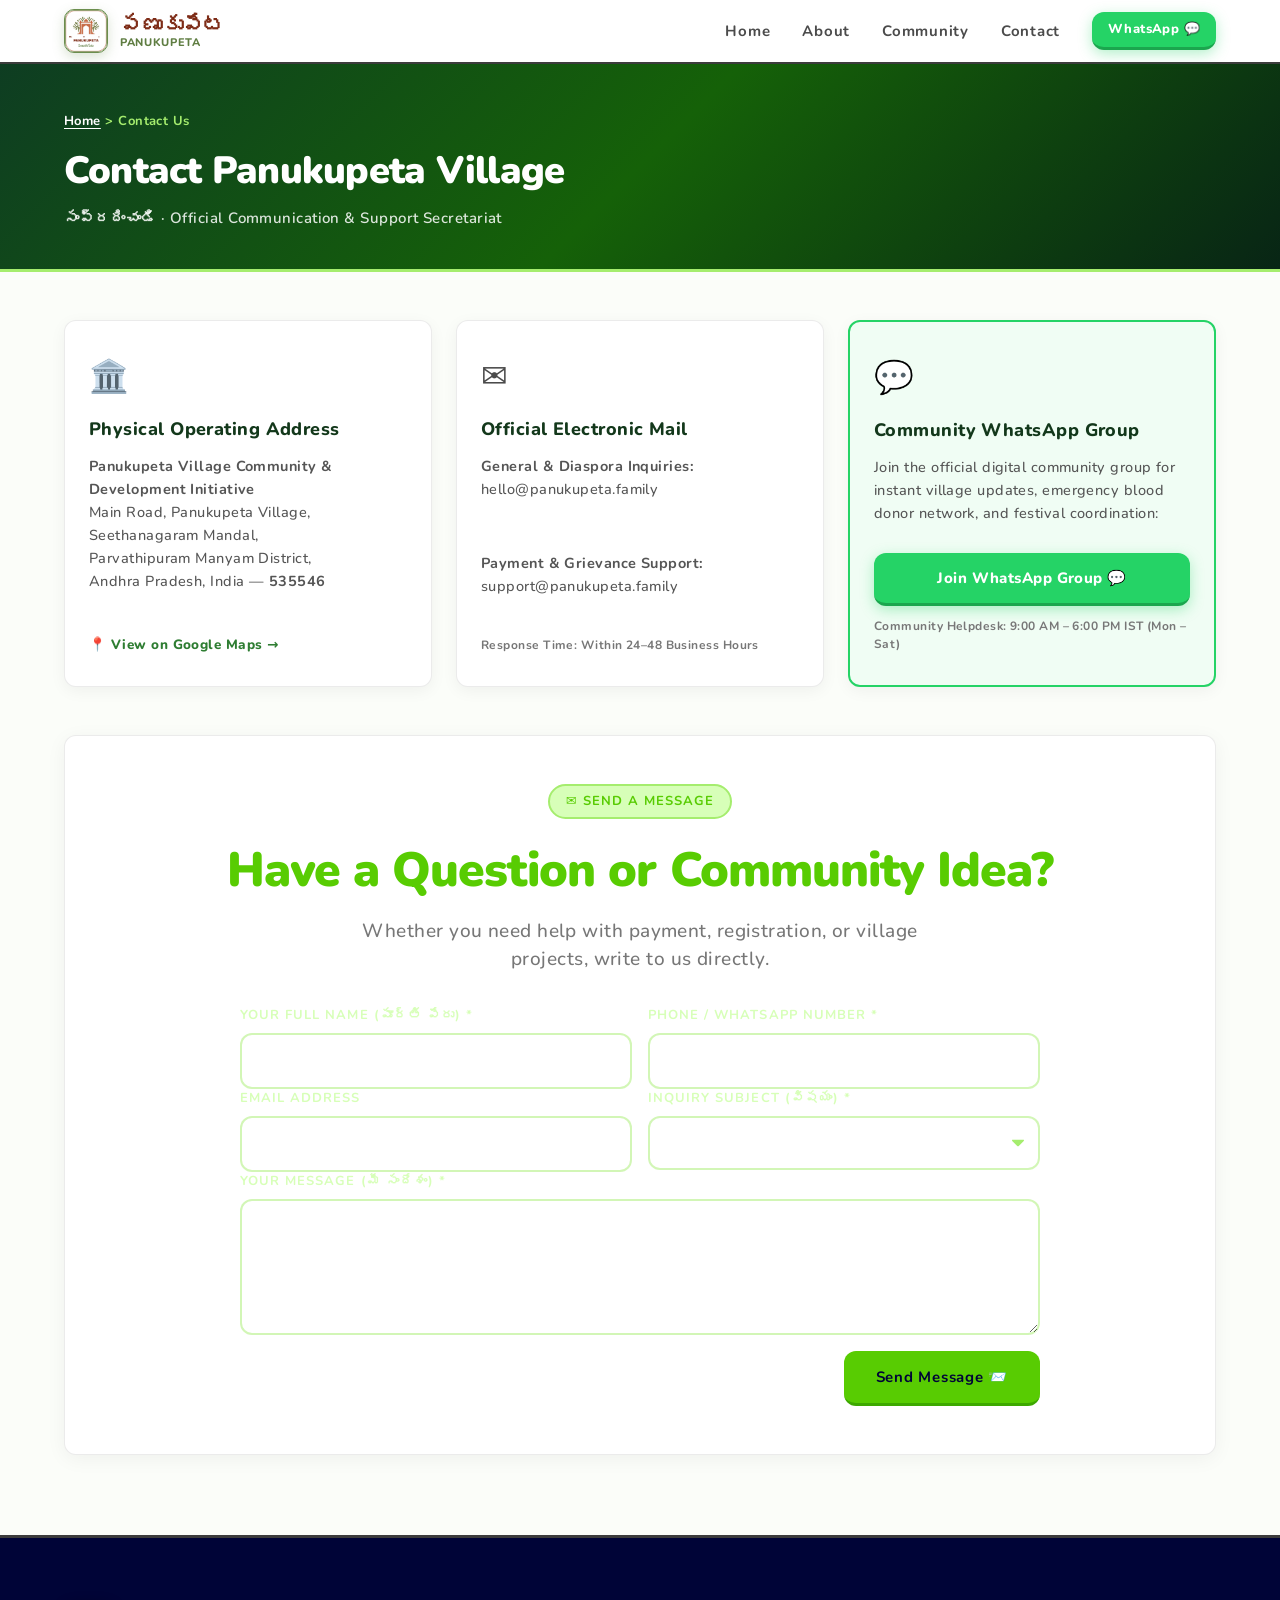
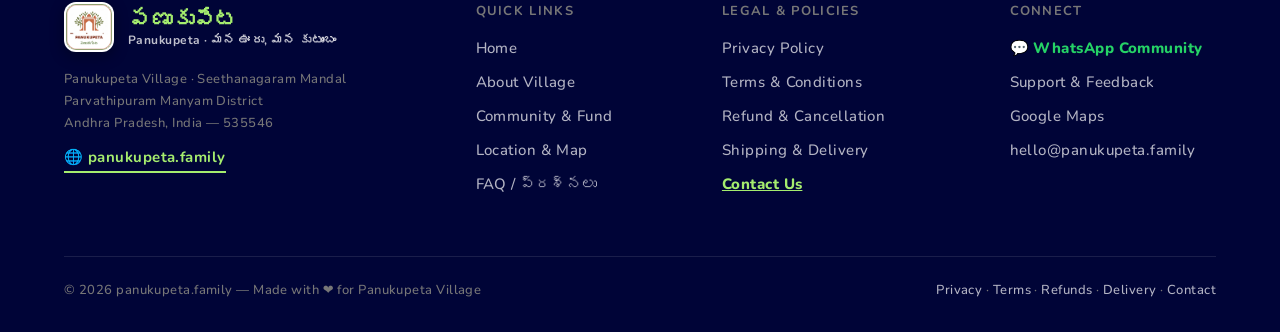
==== contact.html @ 7f9270ac "feat: add official logo, favicons, OG social share preview, WhatsApp community links, Razorpay compl" ====
<!DOCTYPE html>
<html lang="en-IN" dir="ltr">
<head>
  <meta charset="UTF-8" />
  <meta name="viewport" content="width=device-width, initial-scale=1.0" />
  <title>Contact Us — Panukupeta Village (పణుకుపేట) | panukupeta.family</title>
  <meta name="description" content="Contact details, official address, and community support for Panukupeta Village official digital home." />
  <link rel="canonical" href="https://panukupeta.family/contact.html" />

  <!-- Favicons -->
  <link rel="icon" type="image/png" sizes="32x32" href="favicon-32x32.png" />
  <link rel="icon" type="image/png" sizes="16x16" href="favicon-16x16.png" />
  <link rel="icon" type="image/svg+xml" href="favicon.svg" />
  <link rel="shortcut icon" href="favicon.ico" />
  <link rel="apple-touch-icon" sizes="180x180" href="apple-touch-icon.png" />
  <link rel="manifest" href="site.webmanifest" />
  <meta name="theme-color" content="#6B8E4E" />

  <!-- Google Fonts -->
  <link rel="preconnect" href="https://fonts.googleapis.com" />
  <link rel="preconnect" href="https://fonts.gstatic.com" crossorigin />
  <link href="https://fonts.googleapis.com/css2?family=Nunito:wght@500;700;800;900&display=swap" rel="stylesheet" />
  <link rel="stylesheet" href="style.css" />
</head>
<body class="legal-body">

  <!-- Top Navbar -->
  <nav class="navbar" id="navbar">
    <div class="nav-inner">
      <a href="index.html" class="nav-logo" id="nav-logo" aria-label="Panukupeta Village Home">
        <img src="logo-mark.png" alt="Panukupeta Village Official Logo" class="logo-mark-img" width="46" height="46" />
        <div class="logo-text-group">
          <span class="logo-text">పణుకుపేట</span>
          <span class="logo-subtext">Panukupeta</span>
        </div>
      </a>
      <div class="nav-links" id="nav-links">
        <a href="index.html" class="nav-link">Home</a>
        <a href="index.html#about" class="nav-link">About</a>
        <a href="index.html#community" class="nav-link">Community</a>
        <a href="contact.html" class="nav-link active">Contact</a>
        <a href="https://chat.whatsapp.com/KkcqrMP17Wl2SjLAFefcdk" target="_blank" rel="noopener noreferrer" class="btn-whatsapp-hero" style="padding: 8px 16px; font-size: 13px;">WhatsApp 💬</a>
      </div>
      <button class="nav-hamburger" id="nav-hamburger" aria-label="Toggle menu">
        <span></span><span></span><span></span>
      </button>
    </div>
  </nav>

  <!-- Mobile Menu -->
  <div class="mobile-menu" id="mobile-menu">
    <a href="index.html" class="mobile-link">Home</a>
    <a href="index.html#about" class="mobile-link">About Village</a>
    <a href="index.html#community" class="mobile-link">Community &amp; Fund</a>
    <a href="terms.html" class="mobile-link">Terms &amp; Conditions</a>
    <a href="privacy.html" class="mobile-link">Privacy Policy</a>
    <a href="refund-policy.html" class="mobile-link">Refund Policy</a>
    <a href="shipping-policy.html" class="mobile-link">Fulfillment Policy</a>
    <a href="contact.html" class="mobile-link">Contact Us</a>
    <a href="https://chat.whatsapp.com/KkcqrMP17Wl2SjLAFefcdk" target="_blank" rel="noopener noreferrer" class="mobile-link mobile-cta">Join WhatsApp Community 💬</a>
  </div>

  <!-- Page Header Banner -->
  <header class="legal-hero">
    <div class="page-width">
      <div class="legal-breadcrumb">
        <a href="index.html">Home</a> &gt; <span>Contact Us</span>
      </div>
      <h1 class="legal-title">Contact Panukupeta Village</h1>
      <p class="legal-subtitle">సంప్రదించండి · Official Communication &amp; Support Secretariat</p>
    </div>
  </header>

  <!-- Main Contact Container -->
  <main class="legal-container">
    <div class="page-width">
      
      <!-- Contact Cards Grid -->
      <div class="contact-cards-grid">
        
        <!-- Address Card -->
        <div class="contact-info-card">
          <div class="contact-card-icon">🏛️</div>
          <h3>Physical Operating Address</h3>
          <p>
            <strong>Panukupeta Village Community &amp; Development Initiative</strong><br />
            Main Road, Panukupeta Village,<br />
            Seethanagaram Mandal,<br />
            Parvathipuram Manyam District,<br />
            Andhra Pradesh, India — <strong>535546</strong>
          </p>
          <a href="https://maps.app.goo.gl/GKqSiTPVJubdtEh18" target="_blank" class="contact-card-action">
            📍 View on Google Maps →
          </a>
        </div>

        <!-- Electronic Contact Card -->
        <div class="contact-info-card">
          <div class="contact-card-icon">✉️</div>
          <h3>Official Electronic Mail</h3>
          <p>
            <strong>General &amp; Diaspora Inquiries:</strong><br />
            <a href="mailto:hello@panukupeta.family">hello@panukupeta.family</a>
          </p>
          <p style="margin-top: 12px;">
            <strong>Payment &amp; Grievance Support:</strong><br />
            <a href="mailto:support@panukupeta.family">support@panukupeta.family</a>
          </p>
          <span class="contact-timing">Response Time: Within 24–48 Business Hours</span>
        </div>

        <!-- WhatsApp & Community Card -->
        <div class="contact-info-card card-wa-highlight">
          <div class="contact-card-icon">💬</div>
          <h3>Community WhatsApp Group</h3>
          <p>
            Join the official digital community group for instant village updates, emergency blood donor network, and festival coordination:
          </p>
          <a href="https://chat.whatsapp.com/KkcqrMP17Wl2SjLAFefcdk" target="_blank" rel="noopener noreferrer" class="btn-whatsapp" style="margin-top: 12px; width: 100%; justify-content: center;">
            Join WhatsApp Group 💬
          </a>
          <span class="contact-timing" style="margin-top: 12px;">Community Helpdesk: 9:00 AM – 6:00 PM IST (Mon – Sat)</span>
        </div>

      </div>

      <!-- Quick Message / Inquiry Form -->
      <div class="contact-form-section">
        <div class="section-center-header" style="margin-bottom: var(--spacing-32);">
          <div class="section-tag">✉️ Send a Message</div>
          <h2 class="section-headline">Have a Question or Community Idea?</h2>
          <p class="section-subtext">Whether you need help with payment, registration, or village projects, write to us directly.</p>
        </div>

        <form class="contact-page-form" id="contact-inquiry-form" onsubmit="handleInquirySubmit(event)">
          <div class="form-row">
            <div class="form-group">
              <label for="inq-name">Your Full Name (పూర్తి పేరు) *</label>
              <input type="text" id="inq-name" name="name" placeholder="e.g., Rama Rao" required />
            </div>
            <div class="form-group">
              <label for="inq-phone">Phone / WhatsApp Number *</label>
              <input type="tel" id="inq-phone" name="phone" placeholder="e.g., 9876543210" required />
            </div>
          </div>

          <div class="form-row">
            <div class="form-group">
              <label for="inq-email">Email Address</label>
              <input type="email" id="inq-email" name="email" placeholder="e.g., yourname@gmail.com" />
            </div>
            <div class="form-group">
              <label for="inq-subject">Inquiry Subject (విషయం) *</label>
              <select id="inq-subject" name="subject" required>
                <option value="general">General Village Inquiry</option>
                <option value="donation">Village Development Fund / Donation Query</option>
                <option value="family-registry">Family Registration Assistance</option>
                <option value="refund">Payment / Refund Status</option>
                <option value="diaspora">Diaspora Connect / Volunteering</option>
                <option value="other">Other</option>
              </select>
            </div>
          </div>

          <div class="form-group">
            <label for="inq-message">Your Message (మీ సందేశం) *</label>
            <textarea id="inq-message" name="message" rows="5" placeholder="Please write your query, payment ID (if applicable), or suggestion..." required></textarea>
          </div>

          <div style="display: flex; justify-content: flex-end; margin-top: 16px;">
            <button type="submit" class="btn-primary" id="inq-submit-btn">
              Send Message 📨
            </button>
          </div>
          <div id="inq-status" style="margin-top: 16px; font-weight: 700; text-align: center; display: none;"></div>
        </form>
      </div>

    </div>
  </main>

  <!-- Site Footer -->
  <footer class="site-footer" id="footer">
    <div class="page-width">
      <div class="footer-inner">
        <div class="footer-brand">
          <div class="footer-logo">
            <img src="logo-mark.png" alt="Panukupeta Village Official Logo" class="footer-logo-img" width="50" height="50" />
            <div class="footer-logo-text">
              <span class="footer-logo-title">పణుకుపేట</span>
              <span class="footer-logo-sub">Panukupeta · మన ఊరు, మన కుటుంబం</span>
            </div>
          </div>
          <p>Panukupeta Village · Seethanagaram Mandal<br />Parvathipuram Manyam District<br />Andhra Pradesh, India — 535546</p>
          <a href="https://panukupeta.family" class="footer-domain">🌐 panukupeta.family</a>
        </div>

        <div class="footer-links-col">
          <h5>Quick Links</h5>
          <a href="index.html">Home</a>
          <a href="index.html#about">About Village</a>
          <a href="index.html#community">Community &amp; Fund</a>
          <a href="index.html#location">Location &amp; Map</a>
          <a href="index.html#faq">FAQ / ప్రశ్నలు</a>
        </div>

        <div class="footer-links-col">
          <h5>Legal &amp; Policies</h5>
          <a href="privacy.html">Privacy Policy</a>
          <a href="terms.html">Terms &amp; Conditions</a>
          <a href="refund-policy.html">Refund &amp; Cancellation</a>
          <a href="shipping-policy.html">Shipping &amp; Delivery</a>
          <a href="contact.html" class="active-policy">Contact Us</a>
        </div>

        <div class="footer-links-col">
          <h5>Connect</h5>
          <a href="https://chat.whatsapp.com/KkcqrMP17Wl2SjLAFefcdk" target="_blank" rel="noopener noreferrer" class="footer-wa-link">💬 WhatsApp Community</a>
          <a href="contact.html">Support &amp; Feedback</a>
          <a href="https://maps.app.goo.gl/GKqSiTPVJubdtEh18" target="_blank">Google Maps</a>
          <a href="mailto:hello@panukupeta.family">hello@panukupeta.family</a>
        </div>
      </div>

      <div class="footer-bottom">
        <span>© 2026 panukupeta.family — Made with ❤️ for Panukupeta Village</span>
        <span>
          <a href="privacy.html">Privacy</a> · 
          <a href="terms.html">Terms</a> · 
          <a href="refund-policy.html">Refunds</a> · 
          <a href="shipping-policy.html">Delivery</a> · 
          <a href="contact.html">Contact</a>
        </span>
      </div>
    </div>
  </footer>

  <script src="script.js"></script>
  <script>
    function handleInquirySubmit(e) {
      e.preventDefault();
      const status = document.getElementById('inq-status');
      const btn = document.getElementById('inq-submit-btn');
      btn.disabled = true;
      btn.innerText = 'Sending...';

      // Send to WhatsApp or trigger success message
      setTimeout(() => {
        status.style.display = 'block';
        status.style.color = '#2E7D32';
        status.innerText = '✅ Thank you! Your message has been received. Our village committee will review it and get back to you shortly.';
        btn.innerText = 'Message Sent! ✨';
        document.getElementById('contact-inquiry-form').reset();
      }, 800);
    }
  </script>
</body>
</html>
---- style.css ----
/* ════════════════════════════════════════════════════
   PANUKUPETA.FAMILY — Duolingo-Style Design System
   ════════════════════════════════════════════════════ */

/* Google Font Import */
@import url('https://fonts.googleapis.com/css2?family=Nunito:wght@500;700;800;900&display=swap');

/* ─── Design Tokens ─── */
:root {
  --color-ecto-green: #58cc02;
  --color-lingot-lime: #a5ed6e;
  --color-eel-light: #d7ffb8;
  --color-macaw-blue: #1cb0f6;
  --color-eel-dark-blue: #042c60;
  --color-midnight: #000437;
  --color-graphite: #3c3c3c;
  --color-ash: #777777;
  --color-charcoal: #4b4b4b;
  --color-paper: #ffffff;
  --color-ink: #000000;

  --font-primary: 'Nunito', ui-sans-serif, system-ui, sans-serif;

  --text-caption: 13px;
  --text-body: 15px;
  --text-heading-sm: 19px;
  --text-heading: 32px;
  --text-display: 64px;

  --spacing-8: 8px;
  --spacing-12: 12px;
  --spacing-16: 16px;
  --spacing-24: 24px;
  --spacing-32: 32px;
  --spacing-40: 40px;
  --spacing-48: 48px;
  --spacing-64: 64px;
  --spacing-80: 80px;
  --spacing-96: 96px;

  --radius: 12px;
  --section-gap: 100px;
  --page-max: 1200px;
}

/* ════════════════════════════════
   ROUTE ANIMATION BANNER
════════════════════════════════ */
.route-banner {
  width: 100%;
  background: var(--color-eel-dark-blue);
  position: relative;
  border-bottom: 3px solid var(--color-lingot-lime);
  overflow: hidden;
  transition: max-height 0.4s ease, opacity 0.4s ease;
  max-height: 500px;
}

.route-banner.hidden {
  max-height: 0;
  opacity: 0;
  border: none;
  pointer-events: none;
}

.route-svg {
  width: 100%;
  height: auto;
  display: block;
  max-height: 300px;
}

/* ── Route draw-on animation ── */
.route-draw-line {
  animation: drawRoute 5.5s ease-in-out forwards;
}

@keyframes drawRoute {
  0% {
    stroke-dashoffset: 960;
  }

  100% {
    stroke-dashoffset: 0;
  }
}

/* Dashed line fades in with route */
.route-dashes {
  opacity: 0;
  animation: fadeIn 1s ease-in 2s forwards;
}

/* ── Via dots & labels appear progressively ── */
.via-dot {
  animation: popIn 0.4s ease-out forwards;
}

.via-label {
  animation: fadeIn 0.5s ease-out forwards;
}

.milestone-dot {
  animation: popIn 0.4s ease-out forwards;
}

@keyframes popIn {
  0% {
    opacity: 0;
    transform: scale(0);
  }

  70% {
    opacity: 1;
    transform: scale(1.4);
  }

  100% {
    opacity: 1;
    transform: scale(1);
  }
}

@keyframes fadeIn {
  from {
    opacity: 0;
  }

  to {
    opacity: 1;
  }
}

/* ── Destination marker ── */
.dest-glow {
  animation: destGlow 0.6s ease-out forwards;
  animation-delay: 4.8s;
}

@keyframes destGlow {
  0% {
    opacity: 0;
    r: 10;
  }

  60% {
    opacity: 0.4;
    r: 24;
  }

  100% {
    opacity: 0.15;
    r: 20;
  }
}

.dest-marker {
  animation: popIn 0.5s ease-out forwards;
}

.dest-pin {
  animation: popIn 0.4s ease-out forwards;
}

.dest-label {
  animation: fadeIn 0.6s ease-out forwards;
}

/* Burst rings expanding outward */
.dest-burst {
  opacity: 0;
  animation: burstRing 1.2s ease-out infinite;
}

@keyframes burstRing {
  0% {
    opacity: 0.8;
    r: 12;
    stroke-width: 2;
  }

  100% {
    opacity: 0;
    r: 36;
    stroke-width: 0.5;
  }
}

/* ── Destination ring pulse ── */
.dest-ring {
  opacity: 0;
  animation: destRingPulse 1.5s ease-in-out infinite;
  animation-delay: 5.2s;
}

@keyframes destRingPulse {

  0%,
  100% {
    opacity: 0.6;
    r: 14;
  }

  50% {
    opacity: 1;
    r: 18;
  }
}

/* ── Origin city pulse ── */
.city-pulse-blue {
  animation: cityPulse 2s ease-in-out infinite;
}

@keyframes cityPulse {

  0%,
  100% {
    opacity: 1;
  }

  50% {
    opacity: 0.6;
  }
}

.city-ring-blue {
  animation: cityRingExpand 2s ease-out infinite;
}

@keyframes cityRingExpand {
  0% {
    opacity: 0.8;
    r: 14;
    stroke-width: 2;
  }

  100% {
    opacity: 0;
    r: 28;
    stroke-width: 0.5;
  }
}

/* ── Bus bounce ── */
.bus-emoji {
  animation: busBounce 0.6s ease-in-out infinite alternate;
}

@keyframes busBounce {
  from {
    transform: translateY(0);
  }

  to {
    transform: translateY(-3px);
  }
}

/* ── Info bar at bottom of banner ── */
.route-info-bar {
  background: rgba(4, 44, 96, 0.92);
  border-top: 1px solid rgba(165, 237, 110, 0.3);
  padding: 10px 24px;
  display: flex;
  align-items: center;
  gap: 20px;
  flex-wrap: wrap;
}

.route-badge-chip {
  background: rgba(88, 204, 2, 0.15);
  border: 1.5px solid var(--color-lingot-lime);
  color: var(--color-lingot-lime);
  font-family: var(--font-primary);
  font-size: 12px;
  font-weight: 700;
  padding: 4px 14px;
  border-radius: 999px;
  white-space: nowrap;
}

.route-stats-pills {
  display: flex;
  align-items: center;
  gap: 0;
  flex-wrap: wrap;
}

.r-stat {
  display: flex;
  align-items: center;
  gap: 6px;
  padding: 4px 16px;
}

.r-icon {
  font-size: 15px;
}

.r-val {
  font-family: var(--font-primary);
  font-size: 13px;
  font-weight: 700;
  color: white;
}

.r-lbl {
  font-family: var(--font-primary);
  font-size: 11px;
  color: rgba(255, 255, 255, 0.55);
}

.r-divider {
  width: 1px;
  height: 28px;
  background: rgba(255, 255, 255, 0.15);
}

/* ── Close button ── */
.route-close {
  position: absolute;
  top: 10px;
  right: 14px;
  background: rgba(0, 0, 0, 0.35);
  border: 1.5px solid rgba(255, 255, 255, 0.2);
  color: rgba(255, 255, 255, 0.7);
  font-size: 13px;
  font-weight: 700;
  width: 28px;
  height: 28px;
  border-radius: 50%;
  cursor: pointer;
  display: flex;
  align-items: center;
  justify-content: center;
  transition: background 0.2s, color 0.2s;
  line-height: 1;
  font-family: var(--font-primary);
}

.route-close:hover {
  background: rgba(255, 255, 255, 0.15);
  color: white;
}

/* ── Responsive ── */
@media (max-width: 640px) {
  .route-info-bar {
    gap: 8px;
    padding: 8px 12px;
  }

  .r-stat {
    padding: 4px 8px;
  }

  .r-lbl {
    display: none;
  }

  .route-badge-chip {
    font-size: 11px;
    padding: 3px 10px;
  }
}

/* ════════════════════════════════
   RESET & BASE
════════════════════════════════ */
*,
*::before,
*::after {
  box-sizing: border-box;
  margin: 0;
  padding: 0;
}

html {
  scroll-behavior: smooth;
}

body {
  font-family: var(--font-primary);
  font-weight: 500;
  font-size: var(--text-body);
  color: var(--color-charcoal);
  background: var(--color-paper);
  line-height: 1.47;
  letter-spacing: 0.03em;
  overflow-x: hidden;
}

img {
  max-width: 100%;
  height: auto;
  display: block;
}

a {
  text-decoration: none;
  color: inherit;
}

ul {
  list-style: none;
}

/* ─── Layout ─── */
.page-width {
  max-width: var(--page-max);
  margin: 0 auto;
  padding: 0 var(--spacing-24);
}

/* ════════════════════════════════
   BUTTONS
════════════════════════════════ */
.btn-primary {
  display: inline-flex;
  align-items: center;
  gap: var(--spacing-8);
  background: var(--color-ecto-green);
  color: var(--color-midnight);
  font-family: var(--font-primary);
  font-size: var(--text-body);
  font-weight: 700;
  letter-spacing: 0.05em;
  padding: var(--spacing-16) var(--spacing-32);
  border-radius: var(--radius);
  border: none;
  border-bottom: 3px solid #3da800;
  cursor: pointer;
  transition: transform 0.1s ease, box-shadow 0.1s ease;
}

.btn-primary:hover {
  transform: translateY(-2px);
}

.btn-primary:active {
  transform: translateY(1px);
  border-bottom-width: 1px;
}

.btn-secondary {
  display: inline-flex;
  align-items: center;
  gap: var(--spacing-8);
  background: transparent;
  color: var(--color-macaw-blue);
  font-family: var(--font-primary);
  font-size: var(--text-body);
  font-weight: 700;
  letter-spacing: 0.05em;
  padding: var(--spacing-16) var(--spacing-32);
  border-radius: var(--radius);
  border: 2px solid var(--color-macaw-blue);
  cursor: pointer;
  transition: background 0.2s, transform 0.1s;
}

.btn-secondary:hover {
  background: rgba(28, 176, 246, 0.08);
  transform: translateY(-2px);
}

.btn-outline {
  display: inline-flex;
  align-items: center;
  gap: var(--spacing-8);
  background: transparent;
  color: var(--color-ecto-green);
  font-family: var(--font-primary);
  font-size: var(--text-body);
  font-weight: 700;
  letter-spacing: 0.05em;
  padding: var(--spacing-16) var(--spacing-32);
  border-radius: var(--radius);
  border: 2px solid var(--color-lingot-lime);
  cursor: pointer;
  transition: background 0.2s, transform 0.1s;
}

.btn-outline:hover {
  background: var(--color-eel-light);
  transform: translateY(-2px);
}

.btn-large {
  font-size: var(--text-heading-sm);
  padding: var(--spacing-24) var(--spacing-48);
}

/* ════════════════════════════════
   NAVBAR
════════════════════════════════ */
.navbar {
  position: sticky;
  top: 0;
  z-index: 100;
  background: var(--color-paper);
  border-bottom: 2px solid var(--color-graphite);
  height: 64px;
  display: flex;
  align-items: center;
}

.nav-inner {
  max-width: var(--page-max);
  margin: 0 auto;
  padding: 0 var(--spacing-24);
  width: 100%;
  display: flex;
  align-items: center;
  justify-content: space-between;
}

.nav-logo {
  display: flex;
  align-items: center;
  gap: 12px;
  text-decoration: none;
  transition: transform 0.2s cubic-bezier(0.34, 1.56, 0.64, 1);
}

.nav-logo:hover {
  transform: translateY(-1px) scale(1.02);
}

.logo-mark-img {
  width: 44px;
  height: 44px;
  border-radius: 10px;
  display: block;
  flex-shrink: 0;
  background: #ffffff;
  border: 1.5px solid #6B8E4E;
  box-shadow: 0 4px 12px rgba(107, 142, 78, 0.25);
  transition: transform 0.3s cubic-bezier(0.34, 1.56, 0.64, 1), box-shadow 0.3s ease;
}

.nav-logo:hover .logo-mark-img {
  transform: rotate(-3deg) scale(1.06);
  box-shadow: 0 6px 16px rgba(107, 142, 78, 0.4);
}

.logo-text-group {
  display: flex;
  flex-direction: column;
  line-height: 1.15;
}

.logo-text {
  font-size: 21px;
  font-weight: 900;
  color: #7D2B16;
  letter-spacing: -0.01em;
}

.logo-subtext {
  font-size: 11px;
  font-weight: 800;
  color: #5F7D42;
  letter-spacing: 0.06em;
  text-transform: uppercase;
}

.nav-links {
  display: flex;
  align-items: center;
  gap: var(--spacing-32);
}

.nav-link {
  font-size: var(--text-body);
  font-weight: 700;
  color: var(--color-charcoal);
  letter-spacing: 0.05em;
  transition: color 0.2s;
}

.nav-link:hover {
  color: var(--color-ecto-green);
}

.nav-cta-btn {
  background: var(--color-ecto-green);
  color: var(--color-midnight);
  font-weight: 700;
  font-size: var(--text-body);
  padding: 10px var(--spacing-24);
  border-radius: var(--radius);
  border-bottom: 3px solid #3da800;
  transition: transform 0.1s;
}

.nav-cta-btn:hover {
  transform: translateY(-1px);
}

.nav-hamburger {
  display: none;
  flex-direction: column;
  gap: 5px;
  background: none;
  border: none;
  cursor: pointer;
  padding: var(--spacing-8);
}

.nav-hamburger span {
  display: block;
  width: 24px;
  height: 3px;
  background: var(--color-graphite);
  border-radius: 2px;
  transition: transform 0.3s, opacity 0.3s;
}

.nav-hamburger.open span:nth-child(1) {
  transform: translateY(8px) rotate(45deg);
}

.nav-hamburger.open span:nth-child(2) {
  opacity: 0;
}

.nav-hamburger.open span:nth-child(3) {
  transform: translateY(-8px) rotate(-45deg);
}

.mobile-menu {
  display: none;
  flex-direction: column;
  gap: 0;
  background: var(--color-paper);
  border-bottom: 2px solid var(--color-graphite);
  position: sticky;
  top: 64px;
  z-index: 99;
}

.mobile-menu.open {
  display: flex;
}

.mobile-link {
  display: block;
  padding: var(--spacing-16) var(--spacing-24);
  font-weight: 700;
  color: var(--color-charcoal);
  border-bottom: 1px solid #eee;
  letter-spacing: 0.05em;
  transition: background 0.2s;
}

.mobile-link:hover {
  background: var(--color-eel-light);
  color: var(--color-ecto-green);
}

.mobile-cta {
  background: var(--color-ecto-green);
  color: var(--color-midnight);
}

/* ════════════════════════════════
   HERO
════════════════════════════════ */
.hero {
  background: linear-gradient(160deg, #f0fff0 0%, #e8ffe0 100%);
  position: relative;
  padding: var(--spacing-80) 0 0;
  overflow: hidden;
}

.hero-inner {
  max-width: var(--page-max);
  margin: 0 auto;
  padding: 0 var(--spacing-24) var(--spacing-64);
  display: grid;
  grid-template-columns: 1fr 1fr;
  gap: var(--spacing-64);
  align-items: center;
}

.hero-badge {
  display: inline-block;
  background: var(--color-eel-light);
  color: var(--color-ecto-green);
  font-size: var(--text-caption);
  font-weight: 700;
  letter-spacing: 0.08em;
  padding: 6px 16px;
  border-radius: 999px;
  border: 2px solid var(--color-lingot-lime);
  margin-bottom: var(--spacing-16);
  text-transform: uppercase;
}

.hero-headline {
  font-size: clamp(42px, 6vw, 72px);
  font-weight: 900;
  color: var(--color-ecto-green);
  line-height: 1.1;
  letter-spacing: -0.02em;
  margin-bottom: var(--spacing-16);
}

.hero-subtext {
  font-size: var(--text-heading-sm);
  color: var(--color-charcoal);
  line-height: 1.55;
  margin-bottom: var(--spacing-32);
  max-width: 480px;
}

.hero-btn-stack {
  display: flex;
  gap: var(--spacing-16);
  flex-wrap: wrap;
  margin-bottom: var(--spacing-32);
}

.hero-stats {
  display: flex;
  flex-wrap: wrap;
  gap: var(--spacing-12);
}

.stat-pill {
  background: var(--color-paper);
  border: 2px solid var(--color-lingot-lime);
  color: var(--color-charcoal);
  font-size: var(--text-caption);
  font-weight: 700;
  padding: 6px 14px;
  border-radius: 999px;
  letter-spacing: 0.04em;
}

.hero-illustration {
  display: flex;
  justify-content: center;
  align-items: center;
}

.hero-img {
  border-radius: 20px;
  border: 3px solid var(--color-lingot-lime);
  box-shadow: 0 0 0 6px var(--color-eel-light);
  animation: float 4s ease-in-out infinite;
}

@keyframes float {

  0%,
  100% {
    transform: translateY(0);
  }

  50% {
    transform: translateY(-12px);
  }
}

.hero-wave {
  line-height: 0;
  margin-top: -2px;
}

.hero-wave svg {
  width: 100%;
  display: block;
}

/* ════════════════════════════════
   ABOUT STRIP
════════════════════════════════ */
.about-strip {
  background: #f8fff0;
  padding: var(--spacing-80) 0;
}

.about-grid {
  display: grid;
  grid-template-columns: repeat(4, 1fr);
  gap: var(--spacing-24);
}

.about-card {
  background: var(--color-paper);
  border: 2px solid var(--color-graphite);
  border-radius: var(--radius);
  padding: var(--spacing-24);
  transition: transform 0.2s, border-color 0.2s;
}

.about-card:hover {
  transform: translateY(-4px);
  border-color: var(--color-lingot-lime);
}

.about-icon {
  font-size: 36px;
  margin-bottom: var(--spacing-12);
}

.about-card h3 {
  font-size: var(--text-heading-sm);
  font-weight: 700;
  color: var(--color-eel-dark-blue);
  margin-bottom: var(--spacing-8);
}

.about-card p {
  font-size: var(--text-body);
  color: var(--color-charcoal);
  line-height: 1.55;
}

/* ════════════════════════════════
   FEATURE SECTIONS
════════════════════════════════ */
.feature-section {
  padding: var(--section-gap) 0;
  background: var(--color-paper);
}

.feature-alt {
  background: #f8fff0;
}

.feature-row {
  display: grid;
  grid-template-columns: 1fr 1fr;
  gap: var(--spacing-80);
  align-items: center;
}

.feature-row-reverse {
  direction: rtl;
}

.feature-row-reverse>* {
  direction: ltr;
}

.section-tag {
  display: inline-block;
  background: var(--color-eel-light);
  color: var(--color-ecto-green);
  font-size: var(--text-caption);
  font-weight: 700;
  letter-spacing: 0.08em;
  padding: 6px 16px;
  border-radius: 999px;
  border: 2px solid var(--color-lingot-lime);
  margin-bottom: var(--spacing-16);
  text-transform: uppercase;
}

.feature-headline {
  font-size: clamp(28px, 4vw, 48px);
  font-weight: 900;
  color: var(--color-ecto-green);
  line-height: 1.15;
  letter-spacing: -0.02em;
  margin-bottom: var(--spacing-16);
}

.feature-body {
  font-size: var(--text-heading-sm);
  color: var(--color-charcoal);
  line-height: 1.6;
  margin-bottom: var(--spacing-24);
}

.feature-list {
  display: flex;
  flex-direction: column;
  gap: var(--spacing-12);
  margin-bottom: var(--spacing-32);
}

.feature-list li {
  font-size: var(--text-body);
  color: var(--color-charcoal);
  line-height: 1.5;
  padding-left: var(--spacing-8);
  border-left: 3px solid var(--color-lingot-lime);
}

.feature-illustration img {
  border-radius: 20px;
  border: 3px solid var(--color-lingot-lime);
  box-shadow: 0 0 0 6px var(--color-eel-light);
  width: 100%;
  object-fit: cover;
}

/* Section Center Header */
.section-center-header {
  text-align: center;
  margin-bottom: var(--spacing-64);
}

.section-headline {
  font-size: clamp(28px, 4vw, 48px);
  font-weight: 900;
  color: var(--color-ecto-green);
  letter-spacing: -0.02em;
  margin-bottom: var(--spacing-12);
}

.section-subtext {
  font-size: var(--text-heading-sm);
  color: var(--color-ash);
  max-width: 560px;
  margin: 0 auto;
}

/* ════════════════════════════════
   LANDMARKS
════════════════════════════════ */
.landmarks-section {
  padding: var(--section-gap) 0;
  background: var(--color-paper);
}

.landmarks-grid {
  display: grid;
  grid-template-columns: repeat(3, 1fr);
  gap: var(--spacing-24);
}

.landmark-card {
  background: var(--color-paper);
  border: 2px solid var(--color-graphite);
  border-radius: var(--radius);
  padding: var(--spacing-24);
  position: relative;
  transition: transform 0.2s, border-color 0.2s;
}

.landmark-card:hover {
  transform: translateY(-4px);
  border-color: var(--color-macaw-blue);
}

.landmark-emoji {
  font-size: 40px;
  margin-bottom: var(--spacing-12);
}

.landmark-card h4 {
  font-size: var(--text-heading-sm);
  font-weight: 700;
  color: var(--color-eel-dark-blue);
  margin-bottom: var(--spacing-8);
}

.landmark-card p {
  font-size: var(--text-body);
  color: var(--color-charcoal);
  line-height: 1.55;
}

.landmark-distance {
  display: inline-block;
  margin-top: var(--spacing-12);
  background: var(--color-eel-light);
  color: var(--color-ecto-green);
  font-size: var(--text-caption);
  font-weight: 700;
  padding: 4px 12px;
  border-radius: 999px;
  border: 2px solid var(--color-lingot-lime);
}

/* ════════════════════════════════
   STATS BANNER
════════════════════════════════ */
.stats-banner {
  background: var(--color-ecto-green);
  padding: var(--spacing-64) 0;
  border-top: 3px solid #3da800;
  border-bottom: 3px solid #3da800;
}

.stats-grid {
  display: grid;
  grid-template-columns: repeat(4, 1fr);
  gap: var(--spacing-32);
  text-align: center;
}

.stat-item {}

.stat-number {
  font-size: clamp(40px, 6vw, 64px);
  font-weight: 900;
  color: var(--color-paper);
  letter-spacing: -0.02em;
  line-height: 1;
  margin-bottom: var(--spacing-8);
}

.stat-label {
  font-size: var(--text-body);
  font-weight: 700;
  color: var(--color-eel-dark-blue);
  letter-spacing: 0.05em;
}

/* ════════════════════════════════
   LOCATION
════════════════════════════════ */
.location-section {
  padding: var(--section-gap) 0;
  background: #f8fff0;
}

.location-content {
  display: grid;
  grid-template-columns: 1fr 1.8fr;
  gap: var(--spacing-48);
  align-items: start;
}

.location-info {
  display: flex;
  flex-direction: column;
  gap: var(--spacing-16);
}

.location-detail-card {
  display: flex;
  align-items: center;
  gap: var(--spacing-16);
  background: var(--color-paper);
  border: 2px solid var(--color-graphite);
  border-radius: var(--radius);
  padding: var(--spacing-16);
  transition: border-color 0.2s;
}

.location-detail-card:hover {
  border-color: var(--color-lingot-lime);
}

.loc-icon {
  font-size: 24px;
  flex-shrink: 0;
}

.location-detail-card div {
  display: flex;
  flex-direction: column;
}

.location-detail-card strong {
  font-size: var(--text-caption);
  font-weight: 700;
  color: var(--color-ash);
  text-transform: uppercase;
  letter-spacing: 0.08em;
}

.location-detail-card span {
  font-size: var(--text-body);
  font-weight: 700;
  color: var(--color-eel-dark-blue);
}

.map-embed-container {
  position: relative;
  border-radius: var(--radius);
  overflow: hidden;
  border: 3px solid var(--color-lingot-lime);
  box-shadow: 0 0 0 6px var(--color-eel-light);
  height: 420px;
}

.map-embed-container iframe {
  width: 100%;
  height: 100%;
  border: none;
  display: block;
}

.map-cta-overlay {
  position: absolute;
  bottom: 0;
  left: 0;
  right: 0;
  background: rgba(88, 204, 2, 0.92);
  color: var(--color-midnight);
  font-size: var(--text-body);
  font-weight: 700;
  text-align: center;
  padding: var(--spacing-12) var(--spacing-24);
  transition: background 0.2s;
  letter-spacing: 0.04em;
}

.map-cta-overlay:hover {
  background: var(--color-ecto-green);
}

/* ════════════════════════════════
   CONTACT SECTION
════════════════════════════════ */
.contact-section {
  padding: var(--section-gap) 0;
  background: var(--color-eel-dark-blue);
}

.contact-inner {
  max-width: 740px;
  margin: 0 auto;
  text-align: center;
}

.contact-form {
  display: flex;
  flex-direction: column;
  gap: var(--spacing-16);
  margin-top: var(--spacing-48);
  text-align: left;
}

.form-row {
  display: grid;
  grid-template-columns: 1fr 1fr;
  gap: var(--spacing-16);
}

.form-group {
  display: flex;
  flex-direction: column;
  gap: var(--spacing-8);
}

.form-group.full-width {
  grid-column: 1 / -1;
}

.form-group label {
  font-size: var(--text-caption);
  font-weight: 700;
  color: var(--color-eel-light);
  letter-spacing: 0.08em;
  text-transform: uppercase;
}

.form-group input,
.form-group textarea {
  background: rgba(255, 255, 255, 0.08);
  border: 2px solid rgba(165, 237, 110, 0.5);
  border-radius: var(--radius);
  padding: var(--spacing-16);
  color: var(--color-paper);
  font-family: var(--font-primary);
  font-size: var(--text-body);
  font-weight: 500;
  transition: border-color 0.2s, background 0.2s;
  outline: none;
  resize: vertical;
}

.form-group input::placeholder,
.form-group textarea::placeholder {
  color: rgba(255, 255, 255, 0.4);
}

.form-group input:focus,
.form-group textarea:focus {
  border-color: var(--color-lingot-lime);
  background: rgba(255, 255, 255, 0.12);
}

.contact-form .btn-primary {
  align-self: center;
}

/* ════════════════════════════════
   FAQ SECTION (SEO & Voice Search)
════════════════════════════════ */
.faq-section {
  padding: var(--section-gap) 0;
  background: var(--color-paper);
}

.faq-grid {
  display: grid;
  grid-template-columns: repeat(2, 1fr);
  gap: var(--spacing-24);
}

.faq-card {
  background: #fbfdf9;
  border: 2px solid var(--color-graphite);
  border-radius: var(--radius);
  padding: var(--spacing-24);
  transition: transform 0.2s, border-color 0.2s;
}

.faq-card:hover {
  transform: translateY(-3px);
  border-color: var(--color-ecto-green);
}

.faq-card h4 {
  font-size: var(--text-heading-sm);
  font-weight: 800;
  color: var(--color-eel-dark-blue);
  margin-bottom: var(--spacing-12);
  line-height: 1.4;
}

.faq-card p {
  font-size: var(--text-body);
  color: var(--color-charcoal);
  line-height: 1.6;
}

/* Contact section tag — visible on dark background */
.contact-tag {
  background: rgba(165, 237, 110, 0.15);
  color: var(--color-lingot-lime);
  border-color: var(--color-lingot-lime);
}

/* Pre-filled village field — readonly look */
.input-readonly {
  background: rgba(165, 237, 110, 0.1) !important;
  border-color: var(--color-lingot-lime) !important;
  color: var(--color-lingot-lime) !important;
  font-weight: 700 !important;
  cursor: default;
  letter-spacing: 0.04em;
}

/* Live Registry Stats Badge */
.live-registry-badge {
  display: inline-flex;
  align-items: center;
  gap: 10px;
  background: rgba(88, 204, 2, 0.15);
  border: 2px solid var(--color-lingot-lime);
  color: var(--color-lingot-lime);
  padding: 8px 18px;
  border-radius: 999px;
  font-size: 14px;
  font-weight: 700;
  margin-top: 14px;
  margin-bottom: 24px;
}

.pulse-dot {
  width: 10px;
  height: 10px;
  background-color: var(--color-ecto-green);
  border-radius: 50%;
  display: inline-block;
  box-shadow: 0 0 0 0 rgba(88, 204, 2, 0.7);
  animation: pulseGreen 1.6s infinite;
}

@keyframes pulseGreen {
  0% {
    transform: scale(0.95);
    box-shadow: 0 0 0 0 rgba(88, 204, 2, 0.7);
  }

  70% {
    transform: scale(1);
    box-shadow: 0 0 0 8px rgba(88, 204, 2, 0);
  }

  100% {
    transform: scale(0.95);
    box-shadow: 0 0 0 0 rgba(88, 204, 2, 0);
  }
}

/* Form Section Titles */
.form-section-title {
  font-size: 16px;
  font-weight: 800;
  color: var(--color-lingot-lime);
  border-bottom: 1.5px solid rgba(165, 237, 110, 0.3);
  padding-bottom: 8px;
  margin-top: 8px;
  margin-bottom: 4px;
  display: flex;
  align-items: center;
  gap: 8px;
}

/* Select dropdown */
.form-group select {
  background: rgba(255, 255, 255, 0.08);
  border: 2px solid rgba(165, 237, 110, 0.5);
  border-radius: var(--radius);
  padding: 14px 16px;
  color: var(--color-paper);
  font-family: var(--font-primary);
  font-size: 16px;
  font-weight: 600;
  outline: none;
  cursor: pointer;
  appearance: none;
  background-image: url("data:image/svg+xml;charset=US-ASCII,%3Csvg%20xmlns%3D%22http%3A%2F%2Fwww.w3.org%2F2000%2Fsvg%22%20width%3D%22292.4%22%20height%3D%22292.4%22%3E%3Cpath%20fill%3D%22%23a5ed6e%22%20d%3D%22M287%2069.4a17.6%2017.6%200%200%200-13-5.4H18.4c-5%200-9.3%201.8-12.9%205.4A17.6%2017.6%200%200%200%200%2082.2c0%205%201.8%209.3%205.4%2012.9l128%20127.9c3.6%203.6%207.8%205.4%2012.8%205.4s9.2-1.8%2012.8-5.4L287%2095c3.5-3.5%205.4-7.8%205.4-12.8%200-5-1.9-9.2-5.4-12.8z%22%2F%3E%3C%2Fsvg%3E");
  background-repeat: no-repeat;
  background-position: right 14px top 50%;
  background-size: 12px auto;
  transition: border-color 0.2s, background-color 0.2s;
}

.form-group select option {
  background: var(--color-eel-dark-blue);
  color: white;
}

.form-group select:focus {
  border-color: var(--color-lingot-lime);
  background-color: rgba(255, 255, 255, 0.12);
}

/* Family Members Container */
.family-members-wrapper {
  background: rgba(255, 255, 255, 0.04);
  border: 2px dashed rgba(165, 237, 110, 0.45);
  border-radius: var(--radius);
  padding: 20px;
  margin: 16px 0;
  display: flex;
  flex-direction: column;
  gap: 16px;
}

.family-members-header {
  display: flex;
  justify-content: space-between;
  align-items: center;
  flex-wrap: wrap;
  gap: 12px;
}

.fm-title-block {
  display: flex;
  align-items: center;
  gap: 12px;
  text-align: left;
}

.fm-icon {
  font-size: 32px;
}

.fm-title-block h4 {
  font-size: 17px;
  font-weight: 800;
  color: var(--color-eel-light);
  margin-bottom: 2px;
}

.fm-title-block p {
  font-size: 13px;
  color: rgba(255, 255, 255, 0.7);
}

.btn-add-member {
  background: var(--color-eel-light);
  color: var(--color-midnight);
  font-family: var(--font-primary);
  font-size: 14px;
  font-weight: 800;
  padding: 10px 18px;
  border-radius: var(--radius);
  border: none;
  border-bottom: 3px solid #7bc43f;
  cursor: pointer;
  transition: transform 0.1s;
}

.btn-add-member:hover {
  transform: translateY(-2px);
}

.btn-add-member:active {
  transform: translateY(1px);
  border-bottom-width: 1px;
}

/* Family Member Row Card */
.family-member-card {
  background: rgba(255, 255, 255, 0.08);
  border: 1.5px solid rgba(165, 237, 110, 0.45);
  border-radius: var(--radius);
  padding: 16px;
  display: grid;
  grid-template-columns: 1.5fr 1.3fr 0.8fr auto;
  gap: 12px;
  align-items: end;
  animation: fadeIn 0.3s ease-out;
}

.family-member-card .form-group {
  margin: 0;
}

.btn-remove-member {
  background: rgba(255, 75, 75, 0.2);
  border: 1.5px solid #ff4b4b;
  color: #ff8585;
  border-radius: var(--radius);
  padding: 12px 14px;
  cursor: pointer;
  font-weight: 700;
  display: flex;
  align-items: center;
  justify-content: center;
  transition: background 0.2s, color 0.2s;
  height: 52px;
  font-family: var(--font-primary);
}

.btn-remove-member:hover {
  background: rgba(255, 75, 75, 0.4);
  color: white;
}

.fm-empty-state {
  text-align: center;
  padding: 14px;
  font-size: 14px;
  color: rgba(255, 255, 255, 0.7);
  border-radius: 8px;
  background: rgba(255, 255, 255, 0.02);
}

/* Submit family button */
.btn-submit-family {
  width: 100%;
  justify-content: center;
  font-size: 18px;
  padding: 18px 24px;
}

/* Success Summary Card */
.form-success {
  text-align: center;
  padding: var(--spacing-48) var(--spacing-24);
  color: var(--color-paper);
}

.success-icon {
  font-size: 64px;
  margin-bottom: var(--spacing-16);
}

.form-success h3 {
  font-size: var(--text-heading);
  font-weight: 900;
  color: var(--color-lingot-lime);
  margin-bottom: var(--spacing-12);
}

.form-success p {
  font-size: var(--text-heading-sm);
  color: rgba(255, 255, 255, 0.85);
}

.success-summary-card {
  background: rgba(255, 255, 255, 0.08);
  border: 2px solid var(--color-lingot-lime);
  border-radius: var(--radius);
  padding: 24px;
  margin-top: 24px;
  text-align: left;
  max-width: 520px;
  margin-left: auto;
  margin-right: auto;
}

.success-summary-card h5 {
  font-size: 17px;
  font-weight: 800;
  color: var(--color-lingot-lime);
  margin-bottom: 12px;
  border-bottom: 1px solid rgba(165, 237, 110, 0.3);
  padding-bottom: 8px;
}

.success-member-pill {
  display: inline-block;
  background: rgba(88, 204, 2, 0.2);
  border: 1px solid var(--color-lingot-lime);
  padding: 4px 12px;
  border-radius: 999px;
  font-size: 13px;
  margin: 4px 4px 4px 0;
  color: white;
}

/* Recent Registered Families Directory */
.recent-families-block {
  margin-top: 60px;
  border-top: 2px solid rgba(255, 255, 255, 0.15);
  padding-top: 40px;
  text-align: left;
}

.recent-families-header {
  display: flex;
  justify-content: space-between;
  align-items: center;
  margin-bottom: 24px;
  flex-wrap: wrap;
  gap: 12px;
}

.recent-families-header h4 {
  font-size: 22px;
  font-weight: 900;
  color: var(--color-paper);
}

.live-pill {
  background: rgba(255, 75, 75, 0.2);
  border: 1.5px solid #ff4b4b;
  color: #ff9999;
  font-size: 12px;
  font-weight: 800;
  padding: 4px 14px;
  border-radius: 999px;
  display: inline-flex;
  align-items: center;
  gap: 6px;
}

.recent-families-grid {
  display: grid;
  grid-template-columns: repeat(3, 1fr);
  gap: 16px;
}

.registered-family-card {
  background: rgba(255, 255, 255, 0.06);
  border: 1.5px solid rgba(165, 237, 110, 0.35);
  border-radius: var(--radius);
  padding: 18px;
  transition: transform 0.2s, border-color 0.2s;
}

.registered-family-card:hover {
  transform: translateY(-3px);
  border-color: var(--color-lingot-lime);
}

.rfc-name {
  font-size: 18px;
  font-weight: 800;
  color: var(--color-lingot-lime);
  margin-bottom: 6px;
}

.rfc-meta {
  font-size: 13.5px;
  color: rgba(255, 255, 255, 0.75);
  display: flex;
  flex-direction: column;
  gap: 4px;
}

.rfc-badge {
  display: inline-block;
  background: rgba(88, 204, 2, 0.25);
  color: var(--color-eel-light);
  font-size: 12px;
  font-weight: 700;
  padding: 3px 10px;
  border-radius: 999px;
  width: fit-content;
  margin-top: 8px;
  border: 1px solid rgba(165, 237, 110, 0.4);
}

.loading-families-placeholder {
  color: rgba(255, 255, 255, 0.5);
  font-size: 14px;
  grid-column: 1 / -1;
  text-align: center;
  padding: 24px;
}

/* ════════════════════════════════
   MOBILE FLOATING BOTTOM ACTION BAR
════════════════════════════════ */
.mobile-bottom-bar {
  display: none;
  position: fixed;
  bottom: 0;
  left: 0;
  right: 0;
  height: 64px;
  background: rgba(4, 44, 96, 0.96);
  backdrop-filter: blur(14px);
  -webkit-backdrop-filter: blur(14px);
  border-top: 2px solid var(--color-lingot-lime);
  z-index: 9999;
  align-items: center;
  justify-content: space-around;
  padding: 0 6px;
  box-shadow: 0 -4px 20px rgba(0, 0, 0, 0.4);
}

.mob-bar-btn {
  display: flex;
  flex-direction: column;
  align-items: center;
  justify-content: center;
  color: rgba(255, 255, 255, 0.85);
  font-size: 11px;
  font-weight: 700;
  text-decoration: none;
  background: none;
  border: none;
  cursor: pointer;
  padding: 6px 8px;
  border-radius: 8px;
  transition: color 0.15s, transform 0.15s;
  min-width: 54px;
  font-family: var(--font-primary);
}

.mob-bar-btn:active {
  transform: scale(0.92);
}

.mob-icon {
  font-size: 18px;
  line-height: 1.1;
  margin-bottom: 2px;
}

.mob-bar-highlight {
  background: var(--color-ecto-green);
  color: var(--color-midnight) !important;
  border-radius: 12px;
  padding: 6px 14px;
  border-bottom: 3px solid #3da800;
  box-shadow: 0 2px 10px rgba(88, 204, 2, 0.45);
}

.mob-bar-highlight .mob-icon {
  font-size: 17px;
}

.mob-bar-highlight span {
  font-weight: 800;
}

/* ════════════════════════════════
   FOOTER
════════════════════════════════ */
.site-footer {
  background: var(--color-midnight);
  padding: var(--spacing-64) 0 var(--spacing-32);
  border-top: 3px solid var(--color-graphite);
}

.footer-inner {
  display: grid;
  grid-template-columns: 1.8fr 1fr 1.2fr 1fr;
  gap: var(--spacing-40);
  padding-bottom: var(--spacing-48);
  border-bottom: 1px solid rgba(255, 255, 255, 0.1);
}

.footer-logo {
  display: flex;
  align-items: center;
  gap: 14px;
  margin-bottom: var(--spacing-16);
}

.footer-logo-img {
  width: 50px;
  height: 50px;
  border-radius: 12px;
  display: block;
  flex-shrink: 0;
  background: #ffffff;
  padding: 2px;
  box-shadow: 0 4px 14px rgba(0, 0, 0, 0.35);
}

.footer-logo-text {
  display: flex;
  flex-direction: column;
  line-height: 1.2;
}

.footer-logo-title {
  font-size: 22px;
  font-weight: 900;
  color: var(--color-lingot-lime);
  letter-spacing: -0.01em;
}

.footer-logo-sub {
  font-size: 12px;
  font-weight: 700;
  color: rgba(255, 255, 255, 0.75);
}

.footer-brand p {
  font-size: var(--text-caption);
  color: var(--color-ash);
  line-height: 1.7;
  margin-bottom: var(--spacing-12);
}

.footer-domain {
  display: inline-block;
  color: var(--color-lingot-lime);
  font-size: var(--text-body);
  font-weight: 700;
  border-bottom: 2px solid var(--color-lingot-lime);
  padding-bottom: 2px;
}

.footer-links-col h5 {
  font-size: var(--text-caption);
  font-weight: 700;
  color: var(--color-ash);
  text-transform: uppercase;
  letter-spacing: 0.1em;
  margin-bottom: var(--spacing-16);
}

.footer-links-col a {
  display: block;
  color: rgba(255, 255, 255, 0.7);
  font-size: var(--text-body);
  font-weight: 500;
  margin-bottom: var(--spacing-12);
  transition: color 0.2s;
}

.footer-links-col a:hover {
  color: var(--color-lingot-lime);
}

.footer-bottom {
  display: flex;
  justify-content: space-between;
  align-items: center;
  padding-top: var(--spacing-24);
  font-size: var(--text-caption);
  color: var(--color-ash);
  flex-wrap: wrap;
  gap: var(--spacing-8);
}

/* ════════════════════════════════
   WHATSAPP & COMMUNITY BUTTONS
════════════════════════════════ */
.community-btn-stack {
  display: flex;
  flex-wrap: wrap;
  gap: var(--spacing-16);
  align-items: center;
  margin-top: var(--spacing-24);
}

.btn-whatsapp {
  display: inline-flex;
  align-items: center;
  gap: 8px;
  background: #25D366;
  color: #ffffff !important;
  font-family: var(--font-primary);
  font-weight: 800;
  font-size: var(--text-body);
  letter-spacing: 0.03em;
  padding: 14px var(--spacing-24);
  border-radius: var(--radius);
  border: none;
  border-bottom: 3px solid #1ba64e;
  cursor: pointer;
  text-decoration: none;
  transition: transform 0.15s ease, background-color 0.2s, box-shadow 0.2s;
  box-shadow: 0 4px 14px rgba(37, 211, 102, 0.35);
}

.btn-whatsapp:hover {
  background: #20bd5a;
  transform: translateY(-2px);
  box-shadow: 0 6px 20px rgba(37, 211, 102, 0.45);
}

.btn-whatsapp-hero {
  display: inline-flex;
  align-items: center;
  gap: 8px;
  background: #25D366;
  color: #ffffff !important;
  font-family: var(--font-primary);
  font-weight: 800;
  font-size: var(--text-body);
  letter-spacing: 0.03em;
  padding: var(--spacing-16) var(--spacing-24);
  border-radius: var(--radius);
  border: none;
  border-bottom: 3px solid #1ba64e;
  cursor: pointer;
  text-decoration: none;
  transition: transform 0.15s ease, background-color 0.2s, box-shadow 0.2s;
  box-shadow: 0 4px 14px rgba(37, 211, 102, 0.35);
}

.btn-whatsapp-hero:hover {
  background: #20bd5a;
  transform: translateY(-2px);
  box-shadow: 0 6px 20px rgba(37, 211, 102, 0.45);
}

.footer-wa-link {
  color: #25D366 !important;
  font-weight: 800 !important;
}

.floating-whatsapp {
  position: fixed;
  bottom: 24px;
  right: 24px;
  z-index: 999;
  display: flex;
  align-items: center;
  gap: 10px;
  background: #25D366;
  color: #ffffff !important;
  text-decoration: none;
  font-family: var(--font-primary);
  font-weight: 800;
  font-size: 14px;
  padding: 12px 18px;
  border-radius: 999px;
  box-shadow: 0 6px 20px rgba(37, 211, 102, 0.45), 0 2px 6px rgba(0,0,0,0.15);
  border: 2px solid #ffffff;
  transition: transform 0.2s cubic-bezier(0.34, 1.56, 0.64, 1), box-shadow 0.2s;
}

.floating-whatsapp:hover {
  transform: scale(1.06) translateY(-2px);
  box-shadow: 0 10px 28px rgba(37, 211, 102, 0.55);
}

@media (max-width: 768px) {
  .floating-whatsapp {
    bottom: 84px;
    right: 16px;
    padding: 10px 14px;
    font-size: 13px;
  }
}

/* ════════════════════════════════
   SCROLL ANIMATIONS
════════════════════════════════ */
.reveal {
  opacity: 0;
  transform: translateY(32px);
  transition: opacity 0.6s ease, transform 0.6s ease;
}

.reveal.visible {
  opacity: 1;
  transform: translateY(0);
}

/* ════════════════════════════════
   RESPONSIVE — MOBILE FIRST EXCELLENCE
════════════════════════════════ */
@media (max-width: 900px) {
  .nav-links {
    display: none;
  }

  .nav-hamburger {
    display: flex;
  }

  .hero-inner {
    grid-template-columns: 1fr;
    text-align: center;
  }

  .hero-illustration {
    order: -1;
  }

  .hero-btn-stack {
    justify-content: center;
  }

  .hero-stats {
    justify-content: center;
  }

  .about-grid {
    grid-template-columns: repeat(2, 1fr);
  }

  .feature-row {
    grid-template-columns: 1fr;
    gap: var(--spacing-48);
  }

  .feature-row-reverse {
    direction: ltr;
  }

  .landmarks-grid {
    grid-template-columns: repeat(2, 1fr);
  }

  .stats-grid {
    grid-template-columns: repeat(2, 1fr);
  }

  .location-content {
    grid-template-columns: 1fr;
  }

  .recent-families-grid {
    grid-template-columns: repeat(2, 1fr);
  }

  .faq-grid {
    grid-template-columns: 1fr;
  }

  .footer-inner {
    grid-template-columns: 1fr;
    gap: var(--spacing-32);
  }

  .footer-bottom {
    flex-direction: column;
    text-align: center;
  }
}

@media (max-width: 768px) {
  body {
    padding-bottom: 70px;
    /* space for mobile bottom bar */
  }

  .mobile-bottom-bar {
    display: flex;
  }

  /* Route SVG height on mobile */
  .route-svg {
    max-height: 220px;
  }

  .route-info-bar {
    padding: 8px 12px;
    gap: 8px;
    justify-content: center;
  }
}

@media (max-width: 640px) {
  :root {
    --section-gap: 64px;
  }

  /* Prevent Safari auto-zoom on inputs */
  input,
  select,
  textarea {
    font-size: 16px !important;
  }

  .hero {
    padding: var(--spacing-40) 0 0;
  }

  .hero-headline {
    font-size: 40px;
  }

  .hero-subtext {
    font-size: 16px;
  }

  .hero-btn-stack {
    flex-direction: column;
    width: 100%;
  }

  .hero-btn-stack .btn-primary,
  .hero-btn-stack .btn-secondary {
    width: 100%;
    justify-content: center;
  }

  .about-grid {
    grid-template-columns: 1fr;
    gap: 16px;
  }

  .landmarks-grid {
    grid-template-columns: 1fr;
    gap: 16px;
  }

  .stats-grid {
    grid-template-columns: 1fr 1fr;
    gap: 16px;
  }

  .form-row {
    grid-template-columns: 1fr;
  }

  /* Family member card on mobile */
  .family-member-card {
    grid-template-columns: 1fr;
    gap: 10px;
  }

  .btn-remove-member {
    height: 44px;
    width: 100%;
  }

  .recent-families-grid {
    grid-template-columns: 1fr;
  }

  .contact-inner {
    padding: 0 4px;
  }

  .map-embed-container {
    height: 300px;
  }

  .site-footer {
    padding-bottom: 84px;
    /* extra clearance above bottom bar */
  }
}

/* ════════════════════════════════
   LEGAL & POLICY PAGES STYLES
════════════════════════════════ */
.legal-body {
  background: #fbfdf9;
  color: var(--color-charcoal);
  font-family: var(--font-primary);
}

.legal-hero {
  background: linear-gradient(135deg, #0E3D22 0%, #156108 50%, #082515 100%);
  color: #ffffff;
  padding: var(--spacing-48) 0 var(--spacing-40);
  border-bottom: 3px solid var(--color-lingot-lime);
  position: relative;
}

.legal-breadcrumb {
  font-size: var(--text-caption);
  color: var(--color-lingot-lime);
  font-weight: 700;
  margin-bottom: var(--spacing-12);
}

.legal-breadcrumb a {
  color: #ffffff;
  text-decoration: underline;
  text-underline-offset: 3px;
}

.legal-title {
  font-size: 38px;
  font-weight: 900;
  color: #ffffff;
  letter-spacing: -0.02em;
  margin-bottom: var(--spacing-8);
}

.legal-subtitle {
  font-size: var(--text-body);
  color: rgba(255, 255, 255, 0.85);
  font-weight: 600;
}

.legal-container {
  padding: var(--spacing-48) 0 var(--spacing-80);
}

.legal-layout {
  display: grid;
  grid-template-columns: 280px 1fr;
  gap: var(--spacing-48);
  align-items: start;
}

.legal-sidebar {
  position: sticky;
  top: 84px;
  display: flex;
  flex-direction: column;
  gap: var(--spacing-24);
}

.sidebar-card {
  background: #ffffff;
  border-radius: var(--radius);
  padding: var(--spacing-24);
  box-shadow: 0 4px 16px rgba(0, 0, 0, 0.05);
  border: 1px solid rgba(0, 0, 0, 0.08);
}

.sidebar-card h4 {
  font-size: 16px;
  font-weight: 800;
  color: #1B5E20;
  margin-bottom: var(--spacing-16);
  padding-bottom: var(--spacing-8);
  border-bottom: 2px solid #E8F5E9;
}

.sidebar-nav {
  display: flex;
  flex-direction: column;
  gap: 8px;
}

.sidebar-nav a {
  font-size: 13.5px;
  font-weight: 700;
  color: var(--color-charcoal);
  padding: 6px 10px;
  border-radius: 8px;
  transition: all 0.2s ease;
  display: block;
}

.sidebar-nav a:hover {
  background: #E8F5E9;
  color: #1B5E20;
  transform: translateX(4px);
}

.sidebar-highlight {
  background: linear-gradient(135deg, #F1F8E9 0%, #E8F5E9 100%);
  border: 1.5px solid #C8E6C9;
}

.sidebar-contact-link {
  display: block;
  font-size: 13px;
  font-weight: 800;
  color: #2E7D32;
  margin-top: 8px;
  text-decoration: none;
}

.sidebar-contact-link:hover {
  text-decoration: underline;
}

.legal-article {
  background: #ffffff;
  border-radius: var(--radius);
  padding: var(--spacing-48);
  box-shadow: 0 4px 20px rgba(0, 0, 0, 0.04);
  border: 1px solid rgba(0, 0, 0, 0.07);
  line-height: 1.75;
}

.policy-section {
  margin-bottom: var(--spacing-40);
  scroll-margin-top: 90px;
}

.policy-section h2 {
  font-size: 22px;
  font-weight: 900;
  color: #13381B;
  margin-bottom: var(--spacing-16);
  padding-bottom: var(--spacing-8);
  border-bottom: 2px solid #E8F5E9;
  letter-spacing: -0.01em;
}

.policy-section h3 {
  font-size: 17px;
  font-weight: 800;
  color: #2E7D32;
  margin: var(--spacing-24) 0 var(--spacing-12);
}

.policy-section p {
  margin-bottom: var(--spacing-16);
  color: #333333;
  font-size: 15px;
}

.policy-list {
  list-style: disc;
  margin-left: var(--spacing-24);
  margin-bottom: var(--spacing-16);
}

.policy-list li {
  margin-bottom: 10px;
  color: #333333;
  font-size: 15px;
}

.highlight-box {
  background: #F1F8E9;
  border-left: 4px solid #58CC02;
  padding: var(--spacing-24);
  border-radius: 8px;
  margin: var(--spacing-24) 0;
}

.security-badges {
  display: flex;
  flex-wrap: wrap;
  gap: 10px;
  margin-top: 12px;
}

.sec-badge {
  display: inline-flex;
  align-items: center;
  gap: 6px;
  background: #ffffff;
  color: #1B5E20;
  font-size: 12.5px;
  font-weight: 800;
  padding: 6px 14px;
  border-radius: 999px;
  border: 1px solid #A5D6A7;
  box-shadow: 0 2px 6px rgba(0, 0, 0, 0.04);
}

.officer-card {
  background: #FAFAFA;
  border: 1px solid #E0E0E0;
  border-radius: 8px;
  padding: var(--spacing-24);
  margin-top: var(--spacing-16);
}

.officer-card p {
  margin-bottom: 8px;
  font-size: 14.5px;
}

.active-policy {
  color: var(--color-lingot-lime) !important;
  font-weight: 800 !important;
  text-decoration: underline !important;
}

.footer-bottom span a {
  color: rgba(255, 255, 255, 0.7);
  text-decoration: none;
  transition: color 0.2s;
}

.footer-bottom span a:hover {
  color: var(--color-lingot-lime);
  text-decoration: underline;
}

/* ─── Contact Page Cards ─── */
.contact-cards-grid {
  display: grid;
  grid-template-columns: repeat(3, 1fr);
  gap: var(--spacing-24);
  margin-bottom: var(--spacing-48);
}

.contact-info-card {
  background: #ffffff;
  border-radius: var(--radius);
  padding: var(--spacing-32) var(--spacing-24);
  border: 1px solid rgba(0, 0, 0, 0.08);
  box-shadow: 0 4px 16px rgba(0, 0, 0, 0.05);
  display: flex;
  flex-direction: column;
}

.contact-card-icon {
  font-size: 32px;
  margin-bottom: var(--spacing-16);
}

.contact-info-card h3 {
  font-size: 18px;
  font-weight: 800;
  color: #13381B;
  margin-bottom: var(--spacing-12);
}

.contact-info-card p {
  font-size: 14.5px;
  color: #555555;
  line-height: 1.6;
  margin-bottom: var(--spacing-16);
  flex-grow: 1;
}

.contact-card-action {
  font-size: 13.5px;
  font-weight: 800;
  color: #2E7D32;
  text-decoration: none;
}

.contact-card-action:hover {
  text-decoration: underline;
}

.card-wa-highlight {
  background: #F0FDF4;
  border: 2px solid #25D366;
}

.contact-timing {
  font-size: 12px;
  font-weight: 700;
  color: var(--color-ash);
}

.contact-form-section {
  background: #ffffff;
  border-radius: var(--radius);
  padding: var(--spacing-48);
  border: 1px solid rgba(0, 0, 0, 0.08);
  box-shadow: 0 4px 20px rgba(0, 0, 0, 0.05);
}

.contact-page-form {
  max-width: 800px;
  margin: 0 auto;
}

/* ════════════════════════════════
   RAZORPAY DONATION & FUND UI
════════════════════════════════ */
.fund-card {
  background: #ffffff;
  border-radius: var(--radius);
  padding: var(--spacing-32);
  border: 2px solid #A5ED6E;
  box-shadow: 0 8px 28px rgba(88, 204, 2, 0.15);
  margin-top: var(--spacing-32);
}

.fund-header {
  display: flex;
  align-items: center;
  gap: var(--spacing-12);
  margin-bottom: var(--spacing-20);
}

.fund-badge {
  background: #E8F5E9;
  color: #1B5E20;
  font-size: 12px;
  font-weight: 800;
  padding: 4px 10px;
  border-radius: 999px;
  text-transform: uppercase;
  letter-spacing: 0.05em;
}

.fund-title {
  font-size: 20px;
  font-weight: 900;
  color: #13381B;
}

.fund-amount-chips {
  display: flex;
  flex-wrap: wrap;
  gap: 10px;
  margin-bottom: var(--spacing-20);
}

.fund-amount-chip {
  flex: 1 1 calc(25% - 10px);
  min-width: 80px;
  padding: 12px 14px;
  border-radius: 10px;
  background: #F9FBF8;
  border: 2px solid #E0EED5;
  color: #13381B;
  font-size: 16px;
  font-weight: 800;
  font-family: var(--font-primary);
  text-align: center;
  cursor: pointer;
  transition: all 0.2s ease;
}

.fund-amount-chip:hover {
  background: #E8F5E9;
  border-color: #58CC02;
  transform: translateY(-2px);
}

.fund-amount-chip.active {
  background: #58CC02;
  color: #ffffff;
  border-color: #388E3C;
  box-shadow: 0 4px 12px rgba(88, 204, 2, 0.35);
}

.fund-input-row {
  display: grid;
  grid-template-columns: 1fr 1fr;
  gap: var(--spacing-16);
  margin-bottom: var(--spacing-20);
}

.fund-input-group {
  display: flex;
  flex-direction: column;
  gap: 6px;
}

.fund-input-group label {
  font-size: 13px;
  font-weight: 700;
  color: #444444;
}

.fund-input-group input,
.fund-input-group select {
  padding: 12px 16px;
  border: 2px solid #E0EED5;
  border-radius: 8px;
  font-size: 14.5px;
  font-family: var(--font-primary);
  font-weight: 600;
  outline: none;
  transition: border-color 0.2s;
}

.fund-input-group input:focus,
.fund-input-group select:focus {
  border-color: #58CC02;
}

.btn-donate {
  width: 100%;
  display: flex;
  align-items: center;
  justify-content: center;
  gap: 10px;
  background: linear-gradient(135deg, #58CC02 0%, #388E3C 100%);
  color: #ffffff !important;
  font-size: 17px;
  font-weight: 900;
  font-family: var(--font-primary);
  padding: 16px;
  border-radius: var(--radius);
  border: none;
  border-bottom: 4px solid #1B5E20;
  cursor: pointer;
  box-shadow: 0 6px 20px rgba(88, 204, 2, 0.35);
  transition: all 0.2s ease;
}

.btn-donate:hover {
  transform: translateY(-2px);
  box-shadow: 0 8px 24px rgba(88, 204, 2, 0.45);
}

.razorpay-badge-row {
  display: flex;
  align-items: center;
  justify-content: center;
  gap: 12px;
  margin-top: 14px;
  font-size: 12px;
  font-weight: 700;
  color: var(--color-ash);
}

@media (max-width: 900px) {
  .legal-layout {
    grid-template-columns: 1fr;
  }
  .legal-sidebar {
    display: none;
  }
  .contact-cards-grid {
    grid-template-columns: 1fr;
  }
  .fund-input-row {
    grid-template-columns: 1fr;
  }
}
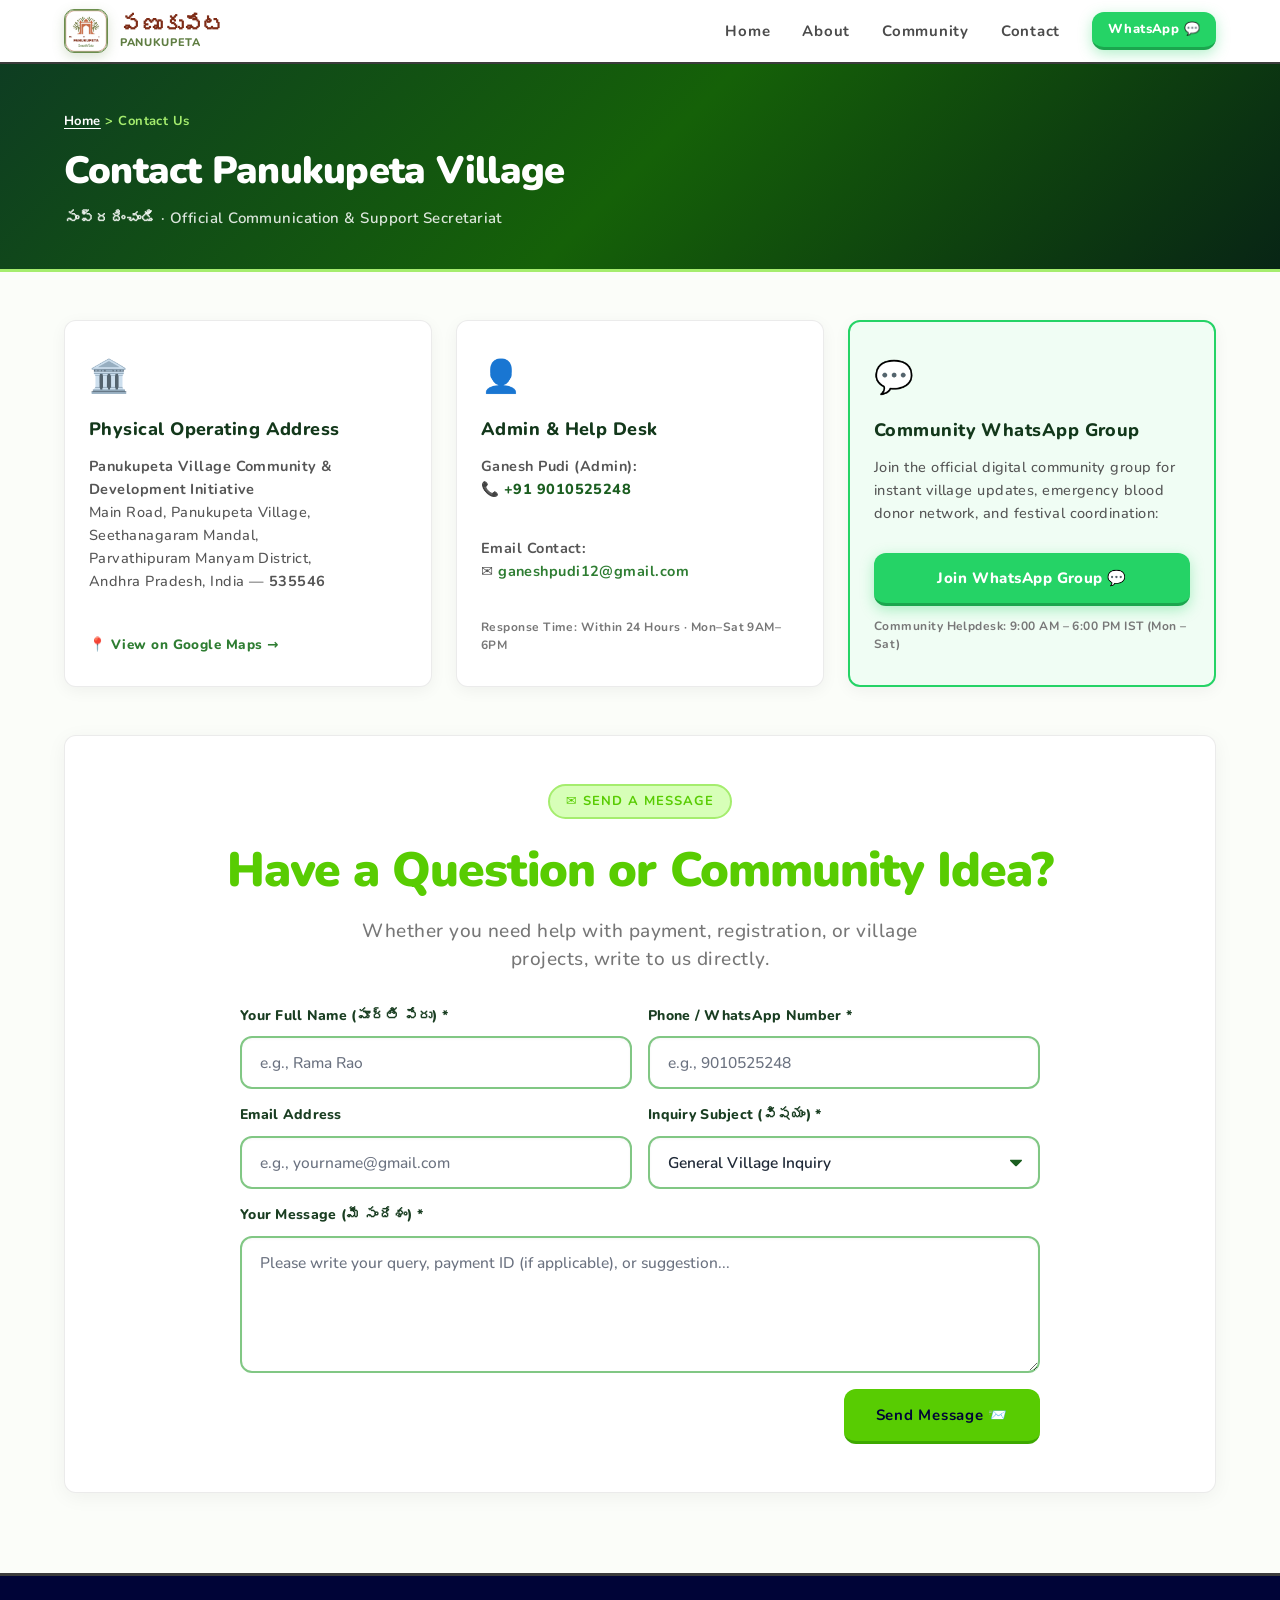
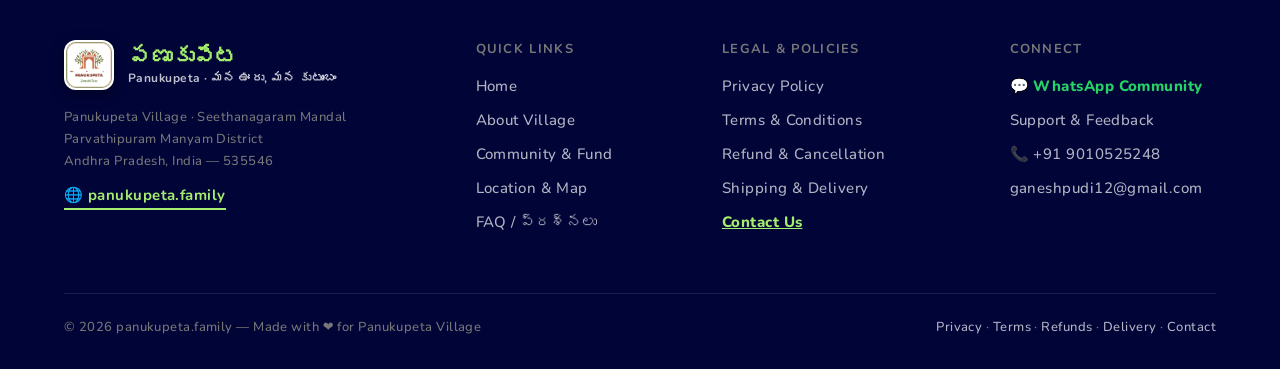
==== commit d070d2c5: "fix: enhance contact form visibility, remove grievance section, and set admin contact to ganeshpudi1" ====
--- a/contact.html
+++ b/contact.html
@@ -94,19 +94,19 @@
           </a>
         </div>
 
-        <!-- Electronic Contact Card -->
+        <!-- Admin & Electronic Contact Card -->
         <div class="contact-info-card">
-          <div class="contact-card-icon">✉️</div>
-          <h3>Official Electronic Mail</h3>
+          <div class="contact-card-icon">👤</div>
+          <h3>Admin &amp; Help Desk</h3>
           <p>
-            <strong>General &amp; Diaspora Inquiries:</strong><br />
-            <a href="mailto:hello@panukupeta.family">hello@panukupeta.family</a>
-          </p>
-          <p style="margin-top: 12px;">
-            <strong>Payment &amp; Grievance Support:</strong><br />
-            <a href="mailto:support@panukupeta.family">support@panukupeta.family</a>
-          </p>
-          <span class="contact-timing">Response Time: Within 24–48 Business Hours</span>
+            <strong>Ganesh Pudi (Admin):</strong><br />
+            📞 <a href="tel:+919010525248" style="font-weight: 800; color: #1B5E20;">+91 9010525248</a>
+          </p>
+          <p style="margin-top: 10px;">
+            <strong>Email Contact:</strong><br />
+            ✉️ <a href="mailto:ganeshpudi12@gmail.com" style="font-weight: 700; color: #2E7D32;">ganeshpudi12@gmail.com</a>
+          </p>
+          <span class="contact-timing" style="margin-top: 10px;">Response Time: Within 24 Hours · Mon–Sat 9AM–6PM</span>
         </div>
 
         <!-- WhatsApp & Community Card -->
@@ -140,7 +140,7 @@
             </div>
             <div class="form-group">
               <label for="inq-phone">Phone / WhatsApp Number *</label>
-              <input type="tel" id="inq-phone" name="phone" placeholder="e.g., 9876543210" required />
+              <input type="tel" id="inq-phone" name="phone" placeholder="e.g., 9010525248" required />
             </div>
           </div>
 
@@ -217,8 +217,8 @@
           <h5>Connect</h5>
           <a href="https://chat.whatsapp.com/KkcqrMP17Wl2SjLAFefcdk" target="_blank" rel="noopener noreferrer" class="footer-wa-link">💬 WhatsApp Community</a>
           <a href="contact.html">Support &amp; Feedback</a>
-          <a href="https://maps.app.goo.gl/GKqSiTPVJubdtEh18" target="_blank">Google Maps</a>
-          <a href="mailto:hello@panukupeta.family">hello@panukupeta.family</a>
+          <a href="tel:+919010525248">📞 +91 9010525248</a>
+          <a href="mailto:ganeshpudi12@gmail.com">ganeshpudi12@gmail.com</a>
         </div>
       </div>
 
--- a/style.css
+++ b/style.css
@@ -2364,6 +2364,69 @@
   margin: 0 auto;
 }
 
+.contact-page-form .form-group {
+  display: flex;
+  flex-direction: column;
+  gap: 8px;
+  margin-bottom: var(--spacing-16);
+}
+
+.contact-page-form .form-group label {
+  font-size: 14px !important;
+  font-weight: 800 !important;
+  color: #1A3E22 !important; /* Deep forest green, sharp readability */
+  letter-spacing: 0.02em !important;
+  text-transform: none !important;
+  margin-bottom: 2px;
+}
+
+.contact-page-form input[type="text"],
+.contact-page-form input[type="tel"],
+.contact-page-form input[type="email"],
+.contact-page-form select,
+.contact-page-form textarea {
+  background: #FFFFFF !important;
+  border: 2px solid #81C784 !important; /* Clear visible green border */
+  border-radius: 12px !important;
+  padding: 14px 18px !important;
+  color: #1F2937 !important; /* Rich dark charcoal readable text */
+  font-family: var(--font-primary) !important;
+  font-size: 15.5px !important;
+  font-weight: 600 !important;
+  box-shadow: inset 0 1px 3px rgba(0, 0, 0, 0.04);
+  transition: all 0.2s ease !important;
+  outline: none !important;
+}
+
+.contact-page-form input::placeholder,
+.contact-page-form textarea::placeholder {
+  color: #6B7280 !important; /* Crisp neutral grey placeholder */
+  font-weight: 500 !important;
+}
+
+.contact-page-form input:focus,
+.contact-page-form select:focus,
+.contact-page-form textarea:focus {
+  border-color: #58CC02 !important;
+  box-shadow: 0 0 0 4px rgba(88, 204, 2, 0.25) !important;
+  background-color: #FAFEF8 !important;
+}
+
+.contact-page-form select {
+  background-image: url("data:image/svg+xml;charset=US-ASCII,%3Csvg%20xmlns%3D%22http%3A%2F%2Fwww.w3.org%2F2000%2Fsvg%22%20width%3D%22292.4%22%20height%3D%22292.4%22%3E%3Cpath%20fill%3D%22%231B5E20%22%20d%3D%22M287%2069.4a17.6%2017.6%200%200%200-13-5.4H18.4c-5%200-9.3%201.8-12.9%205.4A17.6%2017.6%200%200%200%200%2082.2c0%205%201.8%209.3%205.4%2012.9l128%20127.9c3.6%203.6%207.8%205.4%2012.8%205.4s9.2-1.8%2012.8-5.4L287%2095c3.5-3.5%205.4-7.8%205.4-12.8%200-5-1.9-9.2-5.4-12.8z%22%2F%3E%3C%2Fsvg%3E") !important;
+  background-repeat: no-repeat !important;
+  background-position: right 16px center !important;
+  background-size: 12px auto !important;
+  padding-right: 42px !important;
+  appearance: none !important;
+}
+
+.contact-page-form select option {
+  background: #FFFFFF !important;
+  color: #1F2937 !important;
+  padding: 10px;
+}
+
 /* ════════════════════════════════
    RAZORPAY DONATION & FUND UI
 ════════════════════════════════ */
@@ -2521,4 +2584,207 @@
   .fund-input-row {
     grid-template-columns: 1fr;
   }
+}
+
+/* ══════════════════════════════════════════
+   WHATSAPP FAMILY COMMUNITY SHOWCASE CARD
+══════════════════════════════════════════ */
+.whatsapp-community-card {
+  background: #ffffff;
+  border-radius: var(--radius);
+  padding: var(--spacing-40);
+  border: 3px solid #58CC02;
+  box-shadow: 0 12px 36px rgba(88, 204, 2, 0.22);
+  margin-top: var(--spacing-32);
+  max-width: 860px;
+  margin-left: auto;
+  margin-right: auto;
+  text-align: left;
+}
+
+.wa-card-header {
+  display: flex;
+  align-items: center;
+  gap: var(--spacing-20);
+  padding-bottom: var(--spacing-24);
+  border-bottom: 2px solid #E8F5E9;
+}
+
+.wa-logo-img {
+  width: 72px;
+  height: 72px;
+  border-radius: 18px;
+  box-shadow: 0 4px 14px rgba(0, 0, 0, 0.1);
+  flex-shrink: 0;
+}
+
+.wa-header-text {
+  flex-grow: 1;
+}
+
+.wa-verified-row {
+  display: flex;
+  flex-wrap: wrap;
+  align-items: center;
+  gap: 8px;
+  margin-bottom: 6px;
+}
+
+.wa-verified-pill {
+  background: #E8F5E9;
+  color: #1B5E20;
+  font-size: 12px;
+  font-weight: 800;
+  padding: 4px 10px;
+  border-radius: 999px;
+  border: 1px solid #C8E6C9;
+}
+
+.wa-live-pill {
+  background: #DCFCE7;
+  color: #15803D;
+  font-size: 11.5px;
+  font-weight: 800;
+  padding: 3px 8px;
+  border-radius: 999px;
+}
+
+.wa-title {
+  font-size: 24px;
+  font-weight: 900;
+  color: #13381B;
+  margin: 2px 0 4px;
+  letter-spacing: -0.01em;
+}
+
+.wa-subtitle {
+  font-size: 14.5px;
+  font-weight: 700;
+  color: #688B58;
+}
+
+.wa-features-grid {
+  display: grid;
+  grid-template-columns: 1fr 1fr;
+  gap: var(--spacing-16);
+  margin: var(--spacing-28) 0;
+}
+
+.wa-feature-item {
+  display: flex;
+  align-items: flex-start;
+  gap: 12px;
+  background: #F8FCF6;
+  border: 1.5px solid #E2F0DC;
+  border-radius: 12px;
+  padding: 16px;
+  transition: transform 0.2s, box-shadow 0.2s;
+}
+
+.wa-feature-item:hover {
+  transform: translateY(-2px);
+  box-shadow: 0 4px 12px rgba(88, 204, 2, 0.12);
+  border-color: #A5ED6E;
+}
+
+.wa-feat-icon {
+  font-size: 24px;
+  line-height: 1;
+  flex-shrink: 0;
+  margin-top: 2px;
+}
+
+.wa-feature-item strong {
+  display: block;
+  font-size: 15px;
+  font-weight: 800;
+  color: #1B5E20;
+  margin-bottom: 2px;
+}
+
+.wa-feature-item p {
+  font-size: 13px;
+  color: #555555;
+  margin: 0;
+  line-height: 1.4;
+}
+
+.wa-action-box {
+  display: flex;
+  flex-direction: column;
+  gap: 12px;
+  margin-top: var(--spacing-20);
+}
+
+.btn-whatsapp-large {
+  display: flex;
+  align-items: center;
+  justify-content: center;
+  gap: 12px;
+  background: linear-gradient(135deg, #25D366 0%, #1EBE5D 100%);
+  color: #ffffff !important;
+  font-size: 18px;
+  font-weight: 900;
+  font-family: var(--font-primary);
+  padding: 18px 28px;
+  border-radius: var(--radius);
+  text-decoration: none;
+  border-bottom: 4px solid #15803D;
+  box-shadow: 0 8px 24px rgba(37, 211, 102, 0.4);
+  transition: all 0.2s ease;
+  cursor: pointer;
+  text-align: center;
+}
+
+.btn-whatsapp-large:hover {
+  transform: translateY(-2px);
+  box-shadow: 0 10px 28px rgba(37, 211, 102, 0.55);
+}
+
+.btn-whatsapp-large:active {
+  transform: translateY(1px);
+  border-bottom-width: 2px;
+}
+
+.btn-whatsapp-share {
+  display: flex;
+  align-items: center;
+  justify-content: center;
+  gap: 8px;
+  background: #F1F8E9;
+  color: #2E7D32;
+  font-size: 14.5px;
+  font-weight: 800;
+  font-family: var(--font-primary);
+  padding: 12px 20px;
+  border-radius: 10px;
+  border: 2px solid #C8E6C9;
+  cursor: pointer;
+  transition: all 0.2s;
+  width: 100%;
+}
+
+.btn-whatsapp-share:hover {
+  background: #E8F5E9;
+  border-color: #81C784;
+}
+
+@media (max-width: 600px) {
+  .whatsapp-community-card {
+    padding: var(--spacing-20);
+  }
+  .wa-card-header {
+    flex-direction: column;
+    text-align: center;
+  }
+  .wa-features-grid {
+    grid-template-columns: 1fr;
+  }
+  .wa-title {
+    font-size: 20px;
+  }
+  .btn-whatsapp-large {
+    font-size: 16px;
+    padding: 16px 18px;
+  }
 }
